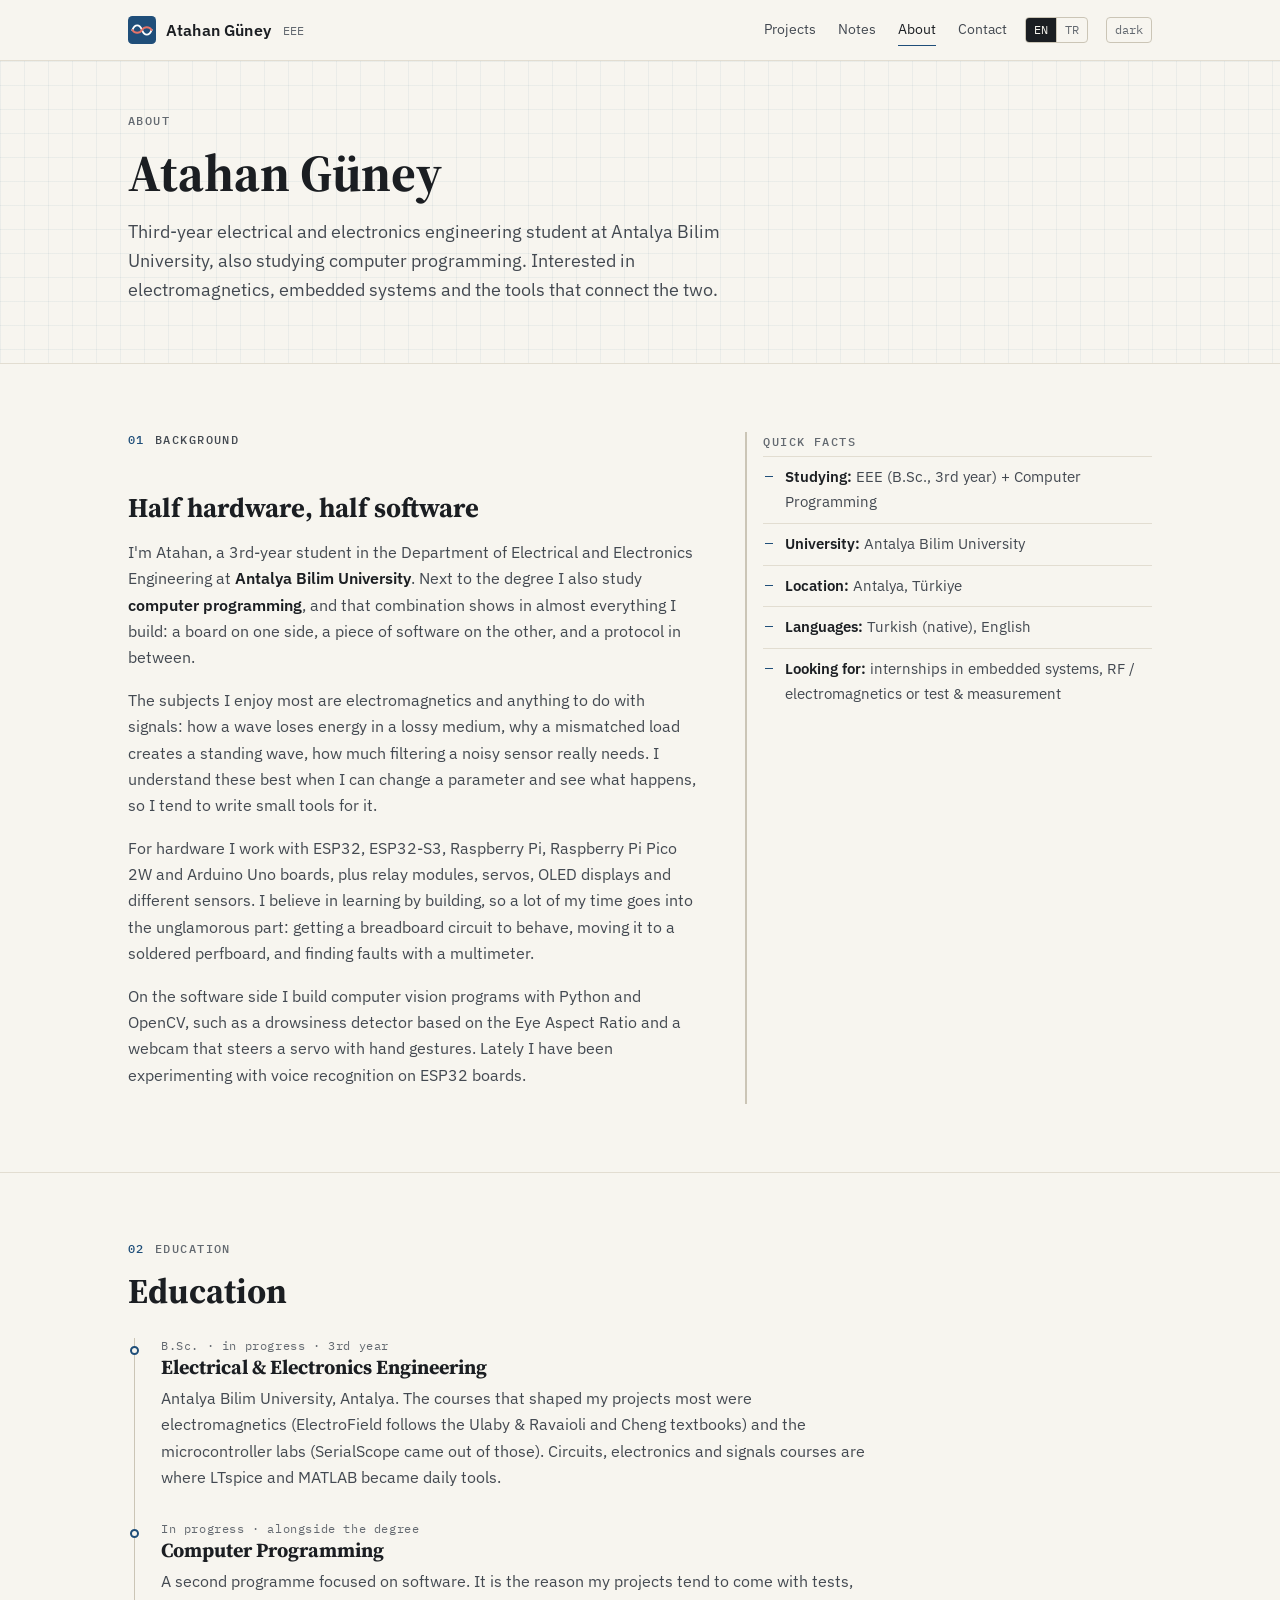
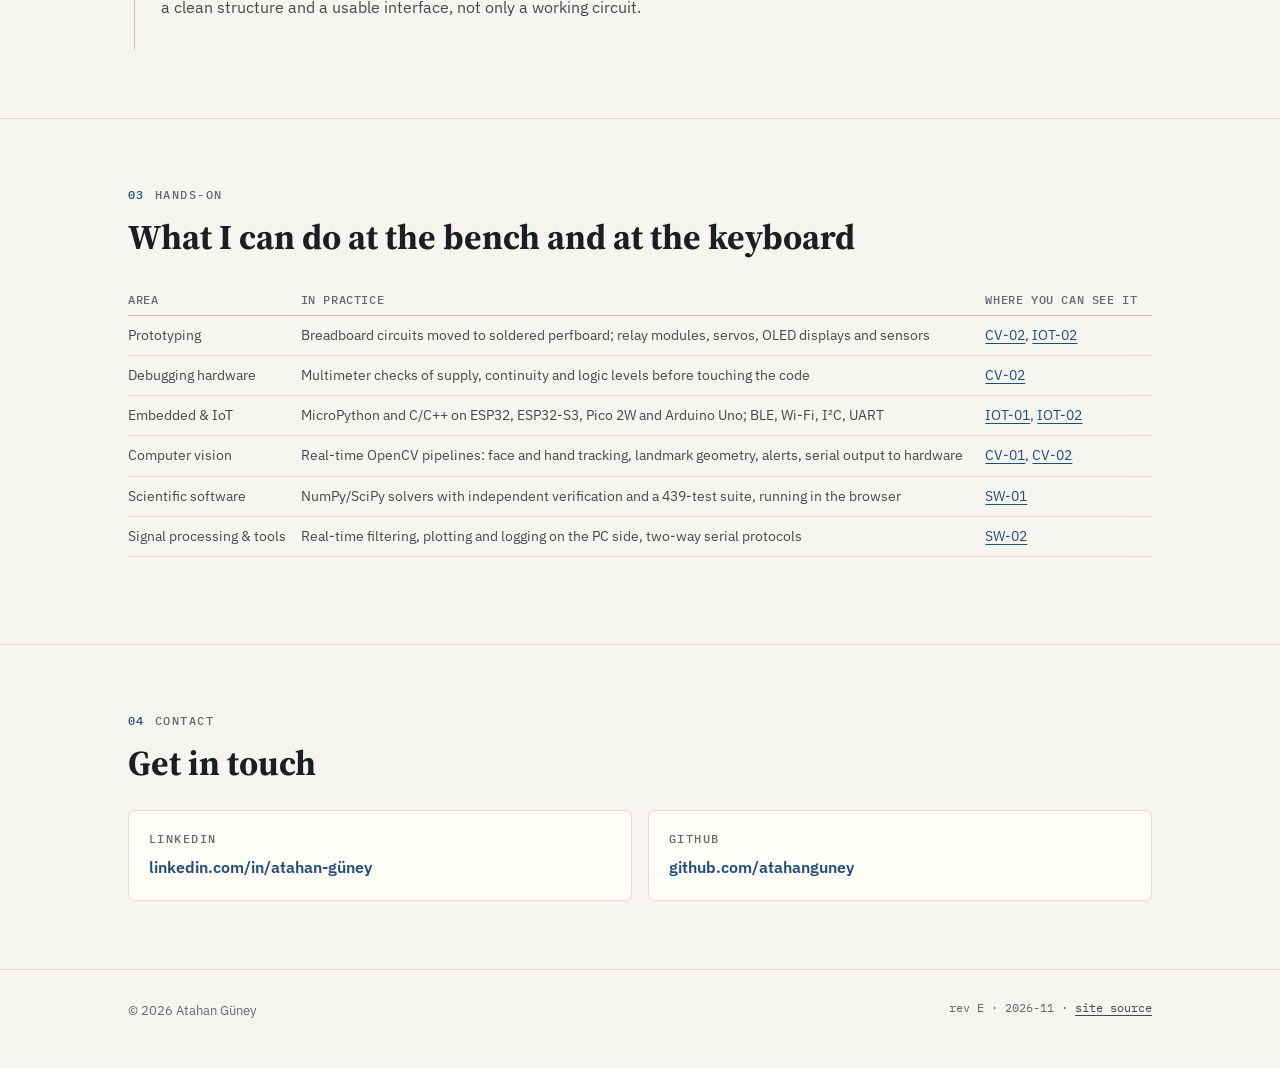
==== about/index.html @ ae16e3d0 "Rebuild site: multi-page EN/TR portfolio - Home, projects index, six project write-ups, notes and ab" ====
<!doctype html>
<html lang="en"
  data-title-en="About · Atahan Güney"
  data-title-tr="Hakkımda · Atahan Güney"
  data-desc-en="About Atahan Güney: 3rd-year electrical and electronics engineering student at Antalya Bilim University who also studies computer programming. Education, interests, tools and how to get in touch."
  data-desc-tr="Atahan Güney hakkında: Antalya Bilim Üniversitesi elektrik-elektronik mühendisliği 3. sınıf öğrencisi, aynı zamanda bilgisayar programcılığı öğrencisi. Eğitim, ilgi alanları, araçlar ve iletişim.">
<head>
<meta charset="utf-8">
<meta name="viewport" content="width=device-width, initial-scale=1">
<script>(function(){var d=document.documentElement,l=null,t=null;try{l=new URLSearchParams(location.search).get('lang')||localStorage.getItem('lang');t=localStorage.getItem('theme')}catch(e){}if(l==='tr'){d.setAttribute('data-lang','tr');d.lang='tr'}if(t)d.setAttribute('data-theme',t)})()</script>
<title>About · Atahan Güney</title>
<meta name="description" content="About Atahan Güney: 3rd-year electrical and electronics engineering student at Antalya Bilim University who also studies computer programming. Education, interests, tools and how to get in touch.">
<meta name="author" content="Atahan Güney">
<meta name="theme-color" content="#1f4e79">
<link rel="canonical" href="https://atahanguney.github.io/about/">
<link rel="icon" href="/favicon.svg" type="image/svg+xml">
<meta property="og:type" content="profile">
<meta property="og:title" content="About · Atahan Güney">
<meta property="og:url" content="https://atahanguney.github.io/about/">
<meta property="og:image" content="https://atahanguney.github.io/assets/og.png">
<link rel="preconnect" href="https://fonts.googleapis.com">
<link rel="preconnect" href="https://fonts.gstatic.com" crossorigin>
<link rel="stylesheet" href="https://fonts.googleapis.com/css2?family=IBM+Plex+Mono:wght@400;500&family=IBM+Plex+Sans:wght@400;500;600&family=Source+Serif+4:opsz,wght@8..60,600;8..60,700&display=swap">
<link rel="stylesheet" href="/assets/site.css">
</head>
<body>
<a class="skip" href="#main"><span lang="en">Skip to content</span><span lang="tr">İçeriğe geç</span></a>
<header class="top">
  <div class="wrap">
    <a class="mark" href="/" aria-label="Atahan Güney">
      <svg width="28" height="28" viewBox="0 0 32 32" aria-hidden="true"><rect width="32" height="32" rx="5" fill="#1f4e79"/><path d="M5 16c2.75-7 8.25-7 11 0s8.25 7 11 0" stroke="#fff" stroke-width="2.2" fill="none" stroke-linecap="round"/><path d="M5 16c2.75 4.2 8.25 4.2 11 0s8.25-4.2 11 0" stroke="#e57368" stroke-width="2.2" fill="none" stroke-linecap="round"/></svg>
      <span>Atahan Güney</span><small>EEE</small>
    </a>
    <div class="right">
      <nav class="nav" id="nav" aria-label="Main">
        <a href="/projects/"><span lang="en">Projects</span><span lang="tr">Projeler</span></a>
        <a href="/notes/"><span lang="en">Notes</span><span lang="tr">Notlar</span></a>
        <a href="/about/" aria-current="page"><span lang="en">About</span><span lang="tr">Hakkımda</span></a>
        <a href="/#contact"><span lang="en">Contact</span><span lang="tr">İletişim</span></a>
      </nav>
      <span class="switch" role="group" aria-label="Language / Dil"><a href="?lang=en" data-setlang="en" hreflang="en">EN</a><a href="?lang=tr" data-setlang="tr" hreflang="tr">TR</a></span>
      <button class="theme" id="theme" type="button" aria-label="Toggle colour theme">theme</button>
      <button class="theme menu-btn" id="menu" type="button" aria-expanded="false" aria-controls="nav">menu</button>
    </div>
  </div>
</header>

<main id="main">
  <div class="page-head">
    <div class="wrap">
      <p class="eyebrow"><span lang="en">About</span><span lang="tr">Hakkımda</span></p>
      <h1>Atahan Güney</h1>
      <p class="lede" lang="en">Third-year electrical and electronics engineering student at Antalya Bilim University, also studying computer programming. Interested in electromagnetics, embedded systems and the tools that connect the two.</p>
      <p class="lede" lang="tr">Antalya Bilim Üniversitesi'nde elektrik-elektronik mühendisliği 3. sınıf öğrencisiyim, aynı zamanda bilgisayar programcılığı okuyorum. Elektromanyetik, gömülü sistemler ve bu ikisini birbirine bağlayan araçlarla ilgileniyorum.</p>
    </div>
  </div>

  <section aria-labelledby="bg-h">
    <div class="wrap two">
      <div class="prose">
        <p class="eyebrow"><span class="secnum">01</span><span lang="en">Background</span><span lang="tr">Geçmiş</span></p>
        <h2 id="bg-h"><span lang="en">Half hardware, half software</span><span lang="tr">Yarı donanım, yarı yazılım</span></h2>
        <div lang="en">
          <p>I'm Atahan, a 3rd-year student in the Department of Electrical and Electronics Engineering at <strong>Antalya Bilim University</strong>. Next to the degree I also study <strong>computer programming</strong>, and that combination shows in almost everything I build: a board on one side, a piece of software on the other, and a protocol in between.</p>
          <p>The subjects I enjoy most are electromagnetics and anything to do with signals: how a wave loses energy in a lossy medium, why a mismatched load creates a standing wave, how much filtering a noisy sensor really needs. I understand these best when I can change a parameter and see what happens, so I tend to write small tools for it.</p>
          <p>For hardware I work with ESP32, ESP32-S3, Raspberry Pi, Raspberry Pi Pico 2W and Arduino Uno boards, plus relay modules, servos, OLED displays and different sensors. I believe in learning by building, so a lot of my time goes into the unglamorous part: getting a breadboard circuit to behave, moving it to a soldered perfboard, and finding faults with a multimeter.</p>
          <p>On the software side I build computer vision programs with Python and OpenCV, such as a drowsiness detector based on the Eye Aspect Ratio and a webcam that steers a servo with hand gestures. Lately I have been experimenting with voice recognition on ESP32 boards.</p>
        </div>
        <div lang="tr">
          <p>Ben Atahan, <strong>Antalya Bilim Üniversitesi</strong> Elektrik-Elektronik Mühendisliği Bölümü'nde 3. sınıf öğrencisiyim. Lisansın yanında <strong>bilgisayar programcılığı</strong> da okuyorum ve bu ikili neredeyse yaptığım her şeyde kendini gösteriyor: bir tarafta bir kart, diğer tarafta bir yazılım ve aralarında bir protokol.</p>
          <p>En çok keyif aldığım konular elektromanyetik ve sinyallerle ilgili her şey: bir dalganın kayıplı bir ortamda enerjisini nasıl kaybettiği, uyumsuz bir yükün neden duran dalga oluşturduğu, gürültülü bir sensörün gerçekte ne kadar filtrelemeye ihtiyacı olduğu. Bu konuları en iyi bir parametreyi değiştirip ne olduğunu görebildiğimde anlıyorum, bu yüzden genelde bunun için küçük araçlar yazıyorum.</p>
          <p>Donanım tarafında ESP32, ESP32-S3, Raspberry Pi, Raspberry Pi Pico 2W ve Arduino Uno kartlarıyla; bunların yanında röle modülleri, servolar, OLED ekranlar ve çeşitli sensörlerle çalışıyorum. Yaparak öğrenmeye inanıyorum, bu yüzden zamanımın çoğu işin pek parlak olmayan kısmına gidiyor: breadboard devresini düzgün çalıştırmak, onu lehimli bir perfboard'a taşımak ve arızaları multimetreyle bulmak.</p>
          <p>Yazılım tarafında Python ve OpenCV ile görüntü işleme programları yazıyorum; örneğin Göz En-Boy Oranına dayanan bir yorgunluk tespit sistemi ve el hareketleriyle servoyu yönlendiren bir kamera düzeneği. Son zamanlarda ESP32 kartlarında ses tanıma üzerine denemeler yapıyorum.</p>
        </div>
      </div>
      <aside class="note">
        <p class="eyebrow"><span lang="en">Quick facts</span><span lang="tr">Kısaca</span></p>
        <ul class="feat" lang="en">
          <li><b>Studying:</b> EEE (B.Sc., 3rd year) + Computer Programming</li>
          <li><b>University:</b> Antalya Bilim University</li>
          <li><b>Location:</b> Antalya, Türkiye</li>
          <li><b>Languages:</b> Turkish (native), English</li>
          <li><b>Looking for:</b> internships in embedded systems, RF / electromagnetics or test &amp; measurement</li>
        </ul>
        <ul class="feat" lang="tr">
          <li><b>Eğitim:</b> EEM (lisans, 3. sınıf) + Bilgisayar Programcılığı</li>
          <li><b>Üniversite:</b> Antalya Bilim Üniversitesi</li>
          <li><b>Konum:</b> Antalya, Türkiye</li>
          <li><b>Diller:</b> Türkçe (ana dil), İngilizce</li>
          <li><b>Aradığım:</b> gömülü sistemler, RF / elektromanyetik ya da test ve ölçüm alanlarında staj</li>
        </ul>
      </aside>
    </div>
  </section>

  <section aria-labelledby="edu-h">
    <div class="wrap">
      <p class="eyebrow"><span class="secnum">02</span><span lang="en">Education</span><span lang="tr">Eğitim</span></p>
      <h2 id="edu-h"><span lang="en">Education</span><span lang="tr">Eğitim</span></h2>
      <div class="tl">
        <div class="item">
          <div class="when"><span lang="en">B.Sc. · in progress · 3rd year</span><span lang="tr">Lisans · devam ediyor · 3. sınıf</span></div>
          <h3><span lang="en">Electrical &amp; Electronics Engineering</span><span lang="tr">Elektrik-Elektronik Mühendisliği</span></h3>
          <p lang="en">Antalya Bilim University, Antalya. The courses that shaped my projects most were electromagnetics (ElectroField follows the Ulaby &amp; Ravaioli and Cheng textbooks) and the microcontroller labs (SerialScope came out of those). Circuits, electronics and signals courses are where LTspice and MATLAB became daily tools.</p>
          <p lang="tr">Antalya Bilim Üniversitesi, Antalya. Projelerimi en çok şekillendiren dersler elektromanyetik (ElectroField, Ulaby &amp; Ravaioli ve Cheng kitaplarını takip ediyor) ve mikrodenetleyici laboratuvarları oldu (SerialScope oradan çıktı). LTspice ve MATLAB'ın günlük araçlarım haline gelmesi ise devreler, elektronik ve sinyaller derslerinde oldu.</p>
        </div>
        <div class="item">
          <div class="when"><span lang="en">In progress · alongside the degree</span><span lang="tr">Devam ediyor · lisansla birlikte</span></div>
          <h3><span lang="en">Computer Programming</span><span lang="tr">Bilgisayar Programcılığı</span></h3>
          <p lang="en">A second programme focused on software. It is the reason my projects tend to come with tests, a clean structure and a usable interface, not only a working circuit.</p>
          <p lang="tr">Yazılıma odaklanan ikinci bir program. Projelerimin sadece çalışan bir devreyle değil, testlerle, düzenli bir yapıyla ve kullanılabilir bir arayüzle gelmesinin sebebi bu.</p>
        </div>
      </div>
    </div>
  </section>

  <section aria-labelledby="int-h">
    <div class="wrap">
      <p class="eyebrow"><span class="secnum">03</span><span lang="en">Hands-on</span><span lang="tr">Uygulamalı</span></p>
      <h2 id="int-h"><span lang="en">What I can do at the bench and at the keyboard</span><span lang="tr">Tezgâhta ve klavyede neler yapabiliyorum</span></h2>
      <div class="tscroll"><table class="t">
        <tr><th><span lang="en">Area</span><span lang="tr">Alan</span></th><th><span lang="en">In practice</span><span lang="tr">Pratikte</span></th><th><span lang="en">Where you can see it</span><span lang="tr">Nerede görülebilir</span></th></tr>
        <tr><td><span lang="en">Prototyping</span><span lang="tr">Prototipleme</span></td><td><span lang="en">Breadboard circuits moved to soldered perfboard; relay modules, servos, OLED displays and sensors</span><span lang="tr">Breadboard devrelerini lehimli perfboard'a taşımak; röle modülleri, servolar, OLED ekranlar ve sensörler</span></td><td><a href="/projects/gesture-servo/">CV-02</a>, <a href="/projects/telegram-morse/">IOT-02</a></td></tr>
        <tr><td><span lang="en">Debugging hardware</span><span lang="tr">Donanımda arıza bulma</span></td><td><span lang="en">Multimeter checks of supply, continuity and logic levels before touching the code</span><span lang="tr">Koda dokunmadan önce multimetreyle besleme, süreklilik ve lojik seviye kontrolü</span></td><td><a href="/projects/gesture-servo/">CV-02</a></td></tr>
        <tr><td><span lang="en">Embedded &amp; IoT</span><span lang="tr">Gömülü ve IoT</span></td><td><span lang="en">MicroPython and C/C++ on ESP32, ESP32-S3, Pico 2W and Arduino Uno; BLE, Wi-Fi, I²C, UART</span><span lang="tr">ESP32, ESP32-S3, Pico 2W ve Arduino Uno üzerinde MicroPython ve C/C++; BLE, Wi-Fi, I²C, UART</span></td><td><a href="/projects/ble-display/">IOT-01</a>, <a href="/projects/telegram-morse/">IOT-02</a></td></tr>
        <tr><td><span lang="en">Computer vision</span><span lang="tr">Görüntü işleme</span></td><td><span lang="en">Real-time OpenCV pipelines: face and hand tracking, landmark geometry, alerts, serial output to hardware</span><span lang="tr">Gerçek zamanlı OpenCV akışları: yüz ve el takibi, nokta geometrisi, uyarılar, donanıma seri çıkış</span></td><td><a href="/projects/drowsiness/">CV-01</a>, <a href="/projects/gesture-servo/">CV-02</a></td></tr>
        <tr><td><span lang="en">Scientific software</span><span lang="tr">Bilimsel yazılım</span></td><td><span lang="en">NumPy/SciPy solvers with independent verification and a 439-test suite, running in the browser</span><span lang="tr">Bağımsız doğrulamalı NumPy/SciPy çözücüleri ve tarayıcıda çalışan 439 testlik bir paket</span></td><td><a href="/projects/electrofield/">SW-01</a></td></tr>
        <tr><td><span lang="en">Signal processing &amp; tools</span><span lang="tr">Sinyal işleme ve araçlar</span></td><td><span lang="en">Real-time filtering, plotting and logging on the PC side, two-way serial protocols</span><span lang="tr">PC tarafında gerçek zamanlı filtreleme, grafik ve veri kaydı, çift yönlü seri protokoller</span></td><td><a href="/projects/serialscope/">SW-02</a></td></tr>
      </table></div>
    </div>
  </section>

  <section aria-labelledby="c-h">
    <div class="wrap">
      <p class="eyebrow"><span class="secnum">04</span><span lang="en">Contact</span><span lang="tr">İletişim</span></p>
      <h2 id="c-h"><span lang="en">Get in touch</span><span lang="tr">Ulaşmak için</span></h2>
      <div class="contact">
        <a class="card" href="https://www.linkedin.com/in/atahan-g%C3%BCney" rel="me"><p class="eyebrow">LinkedIn</p><b>linkedin.com/in/atahan-güney</b></a>
        <a class="card" href="https://github.com/atahanguney" rel="me"><p class="eyebrow">GitHub</p><b>github.com/atahanguney</b></a>
      </div>
    </div>
  </section>
</main>

<footer>
  <div class="wrap">
    <span>© <span id="year">2026</span> Atahan Güney</span>
    <span class="rev">rev E · 2026-11 · <a href="https://github.com/atahanguney/atahanguney.github.io"><span lang="en">site source</span><span lang="tr">site kaynak kodu</span></a></span>
  </div>
</footer>
<script src="/assets/site.js" defer></script>
</body>
</html>
---- assets/site.css ----
/* atahanguney.github.io — shared styles
   Look: lab notebook / component datasheet. No framework, no build step. */

:root {
  --paper: #f7f5ef; --panel: #fffdf8; --ink: #1b1e22; --ink-2: #434951; --ink-3: #636970;
  --rule: #e2ddd1; --rule-2: #cbc5b6; --grid: rgba(31, 78, 121, .055);
  --accent: #1f4e79; --accent-bg: #e6edf4; --mark: #f3e3a6;
  --e: #b3261e; --h: #1f4e79; --s: #2e7d32;
  --serif: "Source Serif 4", Georgia, "Times New Roman", serif;
  --sans: "IBM Plex Sans", system-ui, -apple-system, "Segoe UI", Roboto, sans-serif;
  --mono: "IBM Plex Mono", ui-monospace, SFMono-Regular, Menlo, Consolas, monospace;
  color-scheme: light;
}
@media (prefers-color-scheme: dark) {
  :root:not([data-theme="light"]) {
    --paper: #131518; --panel: #1a1d21; --ink: #e7e3da; --ink-2: #bbb7ad; --ink-3: #9b978e;
    --rule: #2a2e33; --rule-2: #3b4047; --grid: rgba(141, 180, 220, .05);
    --accent: #8db4dc; --accent-bg: #1d2834; --mark: #4a4220;
    --e: #e57368; --h: #8db4dc; --s: #7cc47f;
    color-scheme: dark;
  }
}
:root[data-theme="dark"] {
  --paper: #131518; --panel: #1a1d21; --ink: #e7e3da; --ink-2: #bbb7ad; --ink-3: #9b978e;
  --rule: #2a2e33; --rule-2: #3b4047; --grid: rgba(141, 180, 220, .05);
  --accent: #8db4dc; --accent-bg: #1d2834; --mark: #4a4220;
  --e: #e57368; --h: #8db4dc; --s: #7cc47f;
  color-scheme: dark;
}

/* ---- language switch: every translatable piece exists twice, lang="en" and lang="tr" ---- */
:root:not([data-lang="tr"]) body [lang="tr"],
:root[data-lang="tr"] body [lang="en"] { display: none !important; }

*, *::before, *::after { box-sizing: border-box; }
html { -webkit-text-size-adjust: 100%; scroll-behavior: smooth; }
@media (prefers-reduced-motion: reduce) { html { scroll-behavior: auto; } }
body { margin: 0; background: var(--paper); color: var(--ink); font: 16px/1.65 var(--sans); overflow-x: hidden; }
a { color: var(--accent); text-underline-offset: 3px; text-decoration-thickness: 1px; }
a:hover { text-decoration-thickness: 2px; }
a:focus-visible, button:focus-visible { outline: 2px solid var(--accent); outline-offset: 3px; border-radius: 2px; }
img { max-width: 100%; height: auto; display: block; }
h1, h2, h3, h4 { font-family: var(--serif); font-weight: 700; line-height: 1.2; margin: 0; }
p { margin: 0 0 1em; }
code, kbd { font: .9em var(--mono); background: var(--accent-bg); padding: 1px 5px; border-radius: 3px; }
sub, sup { line-height: 0; }
.skip { position: absolute; left: -999px; top: 8px; background: var(--panel); padding: 8px 12px; border: 1px solid var(--rule-2); z-index: 20; }
.skip:focus { left: 16px; }

.wrap { max-width: 1080px; margin: 0 auto; padding: 0 28px; }
.wrap.narrow { max-width: 820px; }
@media (max-width: 560px) { .wrap { padding: 0 16px; } }

/* ---- header ---- */
.top { border-bottom: 1px solid var(--rule); background: color-mix(in srgb, var(--paper) 92%, transparent); backdrop-filter: saturate(1.2) blur(6px); position: sticky; top: 0; z-index: 10; }
.top .wrap { display: flex; align-items: center; justify-content: space-between; gap: 16px; height: 60px; }
.mark { display: flex; align-items: center; gap: 10px; color: var(--ink); text-decoration: none; font-weight: 600; letter-spacing: .01em; white-space: nowrap; }
.mark svg { flex: none; }
.mark small { font: 400 12px var(--mono); color: var(--ink-3); margin-left: 2px; }
@media (max-width: 420px) { .mark small { display: none; } }
.nav { display: flex; gap: 22px; font-size: 14px; }
.nav a { color: var(--ink-2); text-decoration: none; padding: 4px 0; border-bottom: 1px solid transparent; }
.nav a:hover { color: var(--accent); }
.nav a[aria-current="page"] { color: var(--ink); border-bottom-color: var(--accent); }
.right { display: flex; align-items: center; gap: 18px; }
.switch { display: inline-flex; border: 1px solid var(--rule-2); border-radius: 4px; overflow: hidden; font: 12px var(--mono); }
.switch a, .switch button { color: var(--ink-3); background: none; border: 0; padding: 4px 8px; text-decoration: none; cursor: pointer; font: inherit; line-height: 1.4; }
.switch a + a { border-left: 1px solid var(--rule-2); }
.switch a.on { background: var(--ink); color: var(--paper); }
.theme { background: none; border: 1px solid var(--rule-2); color: var(--ink-3); border-radius: 4px; font: 12px var(--mono); padding: 4px 8px; cursor: pointer; line-height: 1.4; }
.menu-btn { display: none; }
@media (max-width: 820px) {
  .nav { display: none; position: absolute; left: 0; right: 0; top: 60px; background: var(--paper); border-bottom: 1px solid var(--rule); flex-direction: column; gap: 0; padding: 8px 16px 14px; }
  .nav.open { display: flex; }
  .nav a { padding: 10px 0; border-bottom: 1px solid var(--rule); }
  .menu-btn { display: inline-block; }
  .right { gap: 10px; }
}

/* ---- labels ---- */
.eyebrow { font: 500 12px/1.4 var(--mono); letter-spacing: .12em; text-transform: uppercase; color: var(--ink-3); margin: 0 0 12px; }
.secnum { color: var(--accent); margin-right: 10px; }
.crumbs { font: 12px var(--mono); color: var(--ink-3); margin: 0 0 18px; }
.crumbs a { color: var(--ink-3); }

/* ---- hero ---- */
.hero { padding: 72px 0 52px; border-bottom: 1px solid var(--rule);
  background-image: linear-gradient(var(--grid) 1px, transparent 1px), linear-gradient(90deg, var(--grid) 1px, transparent 1px);
  background-size: 24px 24px; background-position: -1px -1px; }
.hero-grid { display: grid; grid-template-columns: minmax(0, 1.15fr) minmax(0, 1fr); gap: 52px; align-items: center; }
@media (max-width: 880px) { .hero-grid { grid-template-columns: 1fr; gap: 32px; } .hero { padding-top: 44px; } }
.hero h1 { font-size: clamp(40px, 7vw, 66px); letter-spacing: -.012em; }
.aka { font: 13px var(--mono); color: var(--ink-3); margin: 10px 0 22px; }
.lede { font-size: 19px; line-height: 1.6; color: var(--ink-2); max-width: 36em; }
.cta { display: flex; flex-wrap: wrap; gap: 12px; margin-top: 26px; }
.btn { display: inline-flex; align-items: center; gap: 8px; padding: 10px 16px; border-radius: 4px; border: 1px solid var(--accent); font-weight: 500; font-size: 15px; text-decoration: none; }
.btn.primary { background: var(--accent); color: var(--paper); }
.btn.ghost { color: var(--accent); background: var(--panel); }
.btn:hover { text-decoration: none; filter: brightness(1.08); }

.page-head { padding: 52px 0 40px; border-bottom: 1px solid var(--rule);
  background-image: linear-gradient(var(--grid) 1px, transparent 1px), linear-gradient(90deg, var(--grid) 1px, transparent 1px);
  background-size: 24px 24px; }
.page-head h1 { font-size: clamp(34px, 5.5vw, 52px); margin-bottom: 14px; }
.page-head .lede { font-size: 18px; }

.figure { background: var(--panel); border: 1px solid var(--rule); border-radius: 6px; padding: 18px 18px 12px; margin: 0; }
.figure svg { width: 100%; height: auto; display: block; }
.figcap { font: 12px/1.5 var(--mono); color: var(--ink-3); margin-top: 10px; display: flex; flex-wrap: wrap; gap: 6px 16px; }
.key { display: inline-flex; align-items: center; gap: 6px; }
.key i { width: 14px; height: 2px; display: inline-block; }

/* ---- spec sheet tables ---- */
.spec { width: 100%; border-collapse: collapse; margin-top: 32px; font-size: 14px; }
.spec th, .spec td { text-align: left; padding: 9px 0; border-top: 1px solid var(--rule); vertical-align: top; }
.spec th { font: 500 12px var(--mono); letter-spacing: .06em; text-transform: uppercase; color: var(--ink-3); width: 150px; padding-right: 16px; padding-top: 11px; }
.spec tr:last-child th, .spec tr:last-child td { border-bottom: 1px solid var(--rule); }
@media (max-width: 560px) { .spec th { width: 104px; } }

/* ---- sections ---- */
section { padding: 68px 0; border-bottom: 1px solid var(--rule); }
@media (max-width: 560px) { section { padding: 48px 0; } }
section h2 { font-size: clamp(27px, 4vw, 35px); margin-bottom: 26px; }
section h3 { font-size: 22px; margin: 0 0 10px; }
.two { display: grid; grid-template-columns: minmax(0, 1.4fr) minmax(0, 1fr); gap: 48px; }
@media (max-width: 880px) { .two { grid-template-columns: 1fr; gap: 28px; } }
.prose p, .prose li { color: var(--ink-2); max-width: 42em; }
.prose strong { color: var(--ink); font-weight: 600; }
.prose h2 { margin: 44px 0 14px; font-size: 27px; }
.prose h2:first-child { margin-top: 0; }
.prose h3 { margin: 30px 0 10px; font-size: 20px; }
.prose ul, .prose ol { padding-left: 1.2em; margin: 0 0 1.2em; }
.prose li { margin-bottom: .4em; }
.note { border-left: 2px solid var(--rule-2); padding: 2px 0 2px 16px; color: var(--ink-2); font-size: 15px; }
.note .eyebrow { margin-bottom: 6px; }
ul.feat { margin: 0 0 18px; padding: 0; list-style: none; }
ul.feat li { padding: 8px 0 8px 22px; position: relative; color: var(--ink-2); border-top: 1px solid var(--rule); font-size: 15px; }
ul.feat li::before { content: ""; position: absolute; left: 2px; top: 19px; width: 8px; height: 1px; background: var(--accent); }
ul.feat li b { color: var(--ink); font-weight: 600; }
.callout { background: var(--panel); border: 1px solid var(--rule); border-left: 3px solid var(--accent); border-radius: 4px; padding: 14px 18px; margin: 18px 0 22px; color: var(--ink-2); font-size: 15px; }
.callout b { color: var(--ink); }
.callout.warn { border-left-color: var(--e); }

/* ---- work index (home + projects page) ---- */
.index { border-top: 1px solid var(--rule-2); }
.row { display: grid; grid-template-columns: 76px minmax(0, 1fr) 210px; gap: 22px; padding: 22px 0; border-bottom: 1px solid var(--rule); color: inherit; text-decoration: none; align-items: baseline; }
.row:hover { text-decoration: none; background: linear-gradient(90deg, var(--accent-bg), transparent 70%); }
.row:hover h3 { color: var(--accent); }
.row .id { font: 500 13px var(--mono); color: var(--accent); }
.row h3 { font-size: 21px; margin: 0 0 6px; }
.row p { color: var(--ink-2); margin: 0; font-size: 15px; max-width: 44em; }
.row .meta { font: 12px/1.6 var(--mono); color: var(--ink-3); text-align: right; }
@media (max-width: 760px) { .row { grid-template-columns: 1fr; gap: 4px; } .row .meta { text-align: left; } }

/* rows with a small schematic thumbnail */
.row.has-thumb { grid-template-columns: 64px 92px minmax(0, 1fr) 190px; }
.thumb { width: 92px; height: 64px; border: 1px solid var(--rule); border-radius: 4px; background: var(--panel); display: block; align-self: center;
  background-image: linear-gradient(var(--grid) 1px, transparent 1px), linear-gradient(90deg, var(--grid) 1px, transparent 1px); background-size: 8px 8px; }
.thumb svg { width: 100%; height: 100%; display: block; }
.row:hover .thumb { border-color: var(--accent); }
.tag-cat { display: inline-block; font: 500 11px var(--mono); letter-spacing: .08em; text-transform: uppercase; color: var(--ink-3); margin-bottom: 4px; }
@media (max-width: 760px) {
  .row.has-thumb { grid-template-columns: 92px minmax(0, 1fr); gap: 4px 16px; }
  .row.has-thumb .id { grid-column: 1 / -1; }
  .row.has-thumb .thumb { grid-row: span 2; align-self: start; }
  .row.has-thumb .meta { grid-column: 2; }
}
.group-h { display: flex; align-items: baseline; justify-content: space-between; gap: 12px; margin: 34px 0 6px; }
.group-h:first-of-type { margin-top: 0; }
.group-h h3 { font-size: 15px; font-family: var(--mono); font-weight: 500; letter-spacing: .1em; text-transform: uppercase; color: var(--ink-2); margin: 0; }
.group-h span { font: 12px var(--mono); color: var(--ink-3); }

/* stats band */
.band { display: grid; grid-template-columns: repeat(4, minmax(0, 1fr)); border-top: 1px solid var(--rule); border-bottom: 1px solid var(--rule); background: var(--panel); }
.band div { padding: 18px 20px; border-right: 1px solid var(--rule); }
.band div:last-child { border-right: 0; }
.band b { display: block; font: 500 28px/1.1 var(--mono); color: var(--ink); }
.band span { font-size: 13px; color: var(--ink-3); }
@media (max-width: 700px) { .band { grid-template-columns: 1fr 1fr; } .band div:nth-child(2) { border-right: 0; } .band div:nth-child(-n+2) { border-bottom: 1px solid var(--rule); } .band div { padding: 14px 16px; } }

/* breadboard → perfboard workflow */
.flow { display: grid; grid-template-columns: repeat(4, minmax(0, 1fr)); gap: 0; counter-reset: step; border: 1px solid var(--rule); border-radius: 6px; overflow: hidden; background: var(--panel); }
.flow li { list-style: none; padding: 20px 20px 22px; border-right: 1px solid var(--rule); position: relative; counter-increment: step; }
.flow li:last-child { border-right: 0; }
.flow li::before { content: "0" counter(step); font: 500 12px var(--mono); color: var(--accent); display: block; margin-bottom: 10px; }
.flow li:not(:last-child)::after { content: "→"; position: absolute; right: -9px; top: 18px; width: 18px; text-align: center; background: var(--panel); color: var(--ink-3); font: 13px var(--mono); z-index: 1; }
.flow svg { width: 100%; max-width: 140px; height: 60px; display: block; margin-bottom: 12px; }
.flow h3 { font-size: 18px; margin: 0 0 6px; }
.flow p { font-size: 14px; color: var(--ink-2); margin: 0; }
.flow ol, ol.flow { margin: 0; padding: 0; }
@media (max-width: 860px) { .flow { grid-template-columns: 1fr 1fr; } .flow li:nth-child(2) { border-right: 0; } .flow li:nth-child(-n+2) { border-bottom: 1px solid var(--rule); } .flow li::after { display: none; } }
@media (max-width: 480px) { .flow { grid-template-columns: 1fr; } .flow li { border-right: 0; border-bottom: 1px solid var(--rule); } .flow li:last-child { border-bottom: 0; } }

/* parts bin */
.bin { display: grid; grid-template-columns: repeat(auto-fit, minmax(220px, 1fr)); gap: 16px; }
.bin > div { border-top: 2px solid var(--ink); padding-top: 12px; }
.bin h3 { font: 500 12px var(--mono); letter-spacing: .1em; text-transform: uppercase; color: var(--ink-3); margin: 0 0 8px; }
.bin .chips { margin: 0; }

/* ---- project detail ---- */
.facts { display: grid; grid-template-columns: repeat(auto-fit, minmax(150px, 1fr)); border: 1px solid var(--rule); border-radius: 4px; overflow: hidden; background: var(--panel); margin: 26px 0 0; }
.facts div { padding: 12px 16px; border-right: 1px solid var(--rule); border-bottom: 1px solid var(--rule); margin: -0 -1px -1px 0; }
.facts b { display: block; font: 500 20px var(--mono); color: var(--ink); }
.facts span { font-size: 13px; color: var(--ink-3); }
.article { display: grid; grid-template-columns: 200px minmax(0, 1fr); gap: 48px; }
.toc { position: sticky; top: 84px; align-self: start; font-size: 14px; }
.toc a { display: block; color: var(--ink-3); text-decoration: none; padding: 5px 0 5px 12px; border-left: 1px solid var(--rule-2); }
.toc a:hover { color: var(--accent); border-left-color: var(--accent); }
@media (max-width: 880px) { .article { grid-template-columns: minmax(0, 1fr); gap: 0; } .toc { display: none; } }
.prose, .article > * { min-width: 0; }
.shot { border: 1px solid var(--rule); border-radius: 4px; overflow: hidden; background: #1e1e2e; }
.shot + .figcap { margin-top: 8px; }
.chips { display: flex; flex-wrap: wrap; gap: 6px; margin: 14px 0 18px; }
.chip { font: 12px var(--mono); color: var(--ink-2); border: 1px solid var(--rule-2); border-radius: 3px; padding: 2px 8px; background: var(--panel); }
.chain { display: flex; flex-wrap: wrap; align-items: center; gap: 6px; font: 13px var(--mono); margin: 4px 0 16px; }
.chain span { background: var(--accent-bg); color: var(--ink); border: 1px solid var(--rule-2); border-radius: 3px; padding: 3px 8px; }
.chain .arr { background: none; border: 0; color: var(--ink-3); padding: 0; }
pre { font: 13px/1.6 var(--mono); background: var(--panel); border: 1px solid var(--rule); border-radius: 4px; padding: 14px 16px; overflow-x: auto; color: var(--ink); margin: 0 0 1.3em; }
pre code { background: none; padding: 0; }
.cmt { color: var(--ink-3); }
table.t { width: 100%; border-collapse: collapse; font-size: 14px; margin: 0 0 1.4em; }
table.t th, table.t td { text-align: left; padding: 8px 12px 8px 0; border-bottom: 1px solid var(--rule); vertical-align: top; }
table.t th { font: 500 12px var(--mono); letter-spacing: .05em; text-transform: uppercase; color: var(--ink-3); border-bottom-color: var(--rule-2); }
table.t td { color: var(--ink-2); }
.tscroll { overflow-x: auto; }
.next { display: grid; grid-template-columns: 1fr 1fr; gap: 16px; }
.next a { border: 1px solid var(--rule); border-radius: 4px; padding: 14px 16px; text-decoration: none; background: var(--panel); }
.next a:hover { border-color: var(--accent); }
.next small { display: block; font: 12px var(--mono); color: var(--ink-3); }
.next a:last-child { text-align: right; }
@media (max-width: 560px) { .next { grid-template-columns: 1fr; } .next a:last-child { text-align: left; } }

/* ---- timeline (about) ---- */
.tl { border-left: 1px solid var(--rule-2); margin-left: 6px; padding-left: 26px; }
.tl .item { position: relative; padding-bottom: 30px; }
.tl .item::before { content: ""; position: absolute; left: -31px; top: 8px; width: 9px; height: 9px; background: var(--paper); border: 2px solid var(--accent); border-radius: 50%; }
.tl .when { font: 12px var(--mono); color: var(--ink-3); letter-spacing: .05em; }
.tl h3 { font-size: 20px; margin: 2px 0 6px; }
.tl p { color: var(--ink-2); margin: 0; max-width: 44em; }

/* ---- skills matrix ---- */
.stack { width: 100%; border-collapse: collapse; }
.stack th, .stack td { text-align: left; vertical-align: top; padding: 14px 0; border-top: 1px solid var(--rule); }
.stack tr:last-child th, .stack tr:last-child td { border-bottom: 1px solid var(--rule); }
.stack th { font: 500 12px var(--mono); letter-spacing: .08em; text-transform: uppercase; color: var(--ink-3); width: 220px; padding-right: 20px; padding-top: 18px; }
@media (max-width: 640px) { .stack th, .stack td { display: block; width: auto; } .stack th { padding-bottom: 0; } .stack td { border-top: 0; padding-top: 6px; } }
.stack .chips { margin: 0; }

/* ---- notes / glossary ---- */
.filter { display: flex; flex-wrap: wrap; gap: 6px; margin: 0 0 26px; }
.filter button { font: 12px var(--mono); border: 1px solid var(--rule-2); background: var(--panel); color: var(--ink-2); border-radius: 3px; padding: 4px 10px; cursor: pointer; }
.filter button[aria-pressed="true"] { background: var(--ink); color: var(--paper); border-color: var(--ink); }
.concepts { display: grid; grid-template-columns: repeat(auto-fill, minmax(300px, 1fr)); gap: 0; border-top: 1px solid var(--rule-2); border-left: 1px solid var(--rule); }
.concept { padding: 20px 22px; border-right: 1px solid var(--rule); border-bottom: 1px solid var(--rule); background: var(--panel); }
.concept h3 { font-size: 19px; margin: 4px 0 8px; }
.concept .eq { font: 13px var(--mono); color: var(--ink); background: var(--accent-bg); display: inline-block; padding: 2px 8px; border-radius: 3px; margin: 2px 0 10px; }
.concept p { color: var(--ink-2); font-size: 15px; margin: 0 0 8px; }
.concept .used { font: 12px var(--mono); color: var(--ink-3); }
.concept[hidden] { display: none; }

/* ---- contact ---- */
.contact { display: grid; grid-template-columns: repeat(auto-fit, minmax(240px, 1fr)); gap: 16px; }
.card { background: var(--panel); border: 1px solid var(--rule); border-radius: 6px; padding: 20px; text-decoration: none; color: var(--ink); display: block; }
.card:hover { border-color: var(--accent); text-decoration: none; }
.card .eyebrow { margin-bottom: 6px; }
.card b { font-weight: 600; color: var(--accent); word-break: break-word; }

/* ---- footer ---- */
footer { padding: 30px 0 46px; font-size: 13px; color: var(--ink-3); }
footer .wrap { display: flex; flex-wrap: wrap; justify-content: space-between; gap: 12px; }
footer a { color: var(--ink-2); }
.rev { font: 12px var(--mono); }
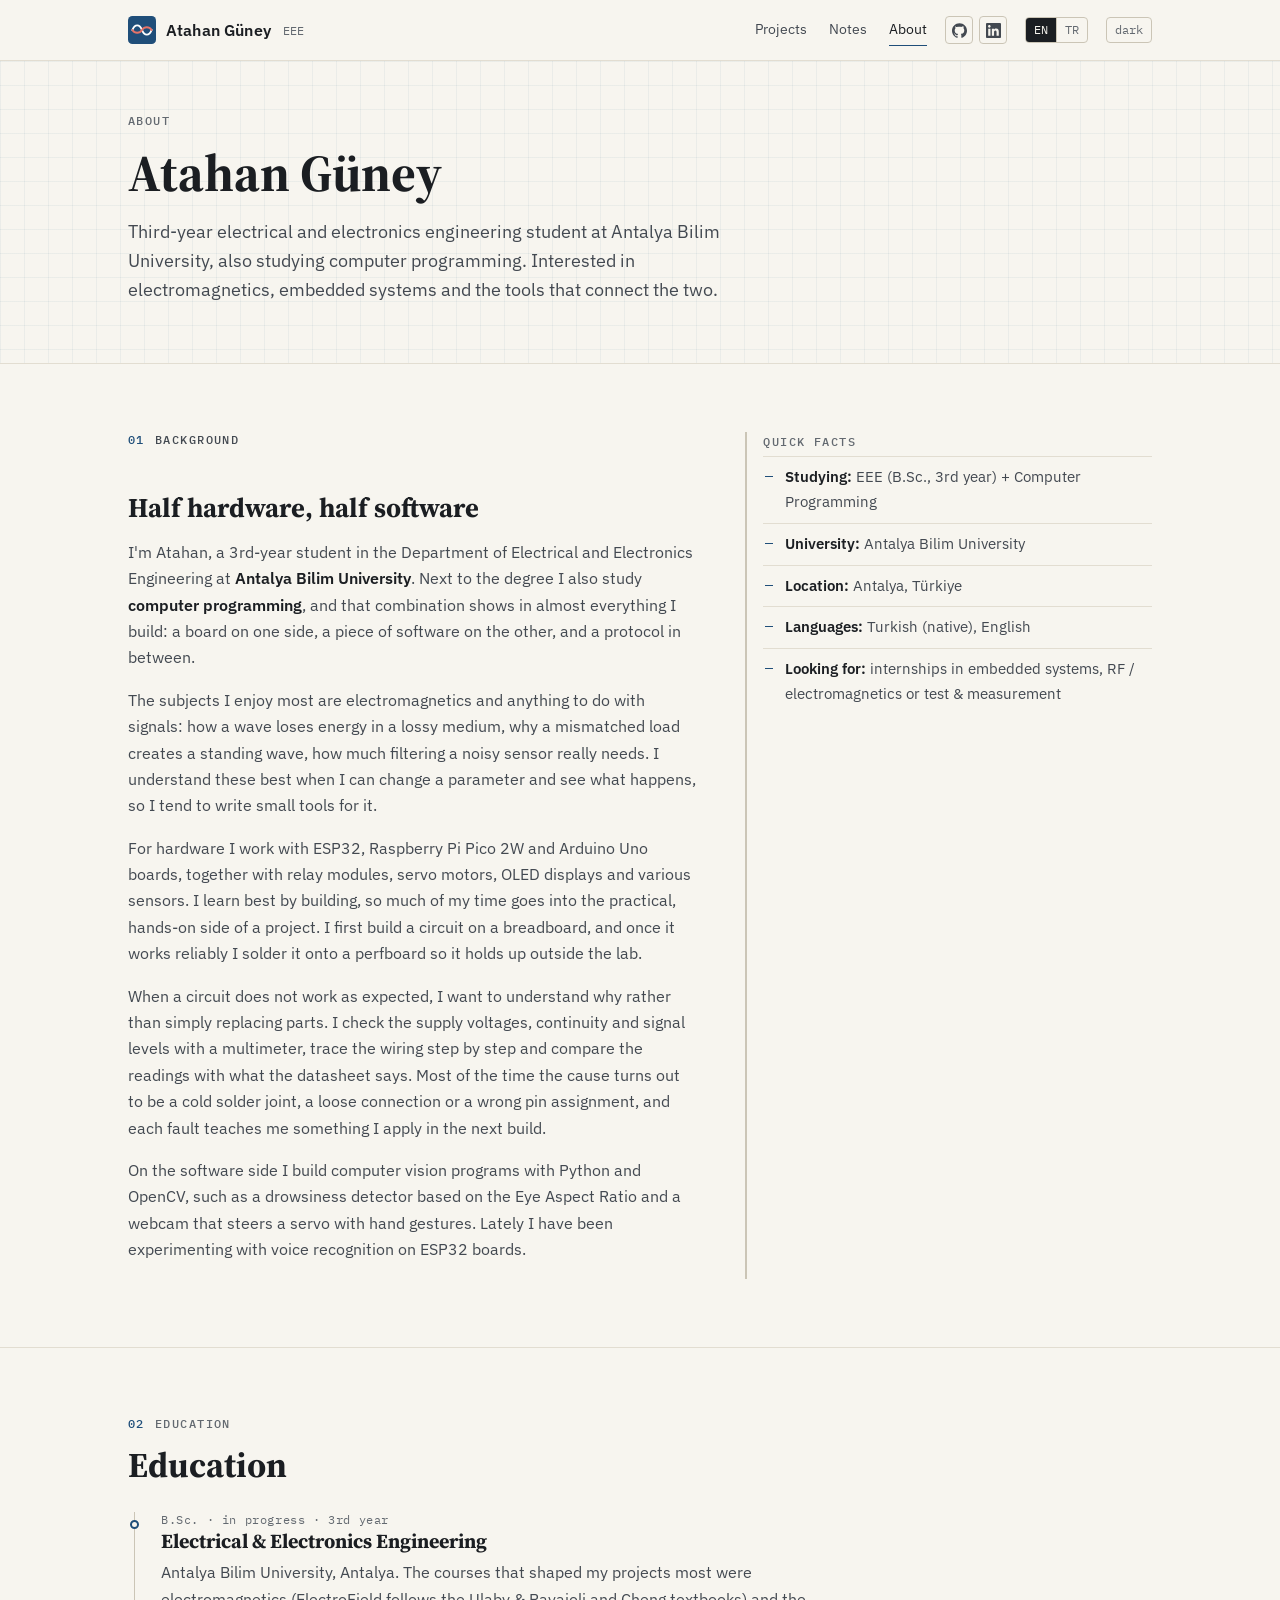
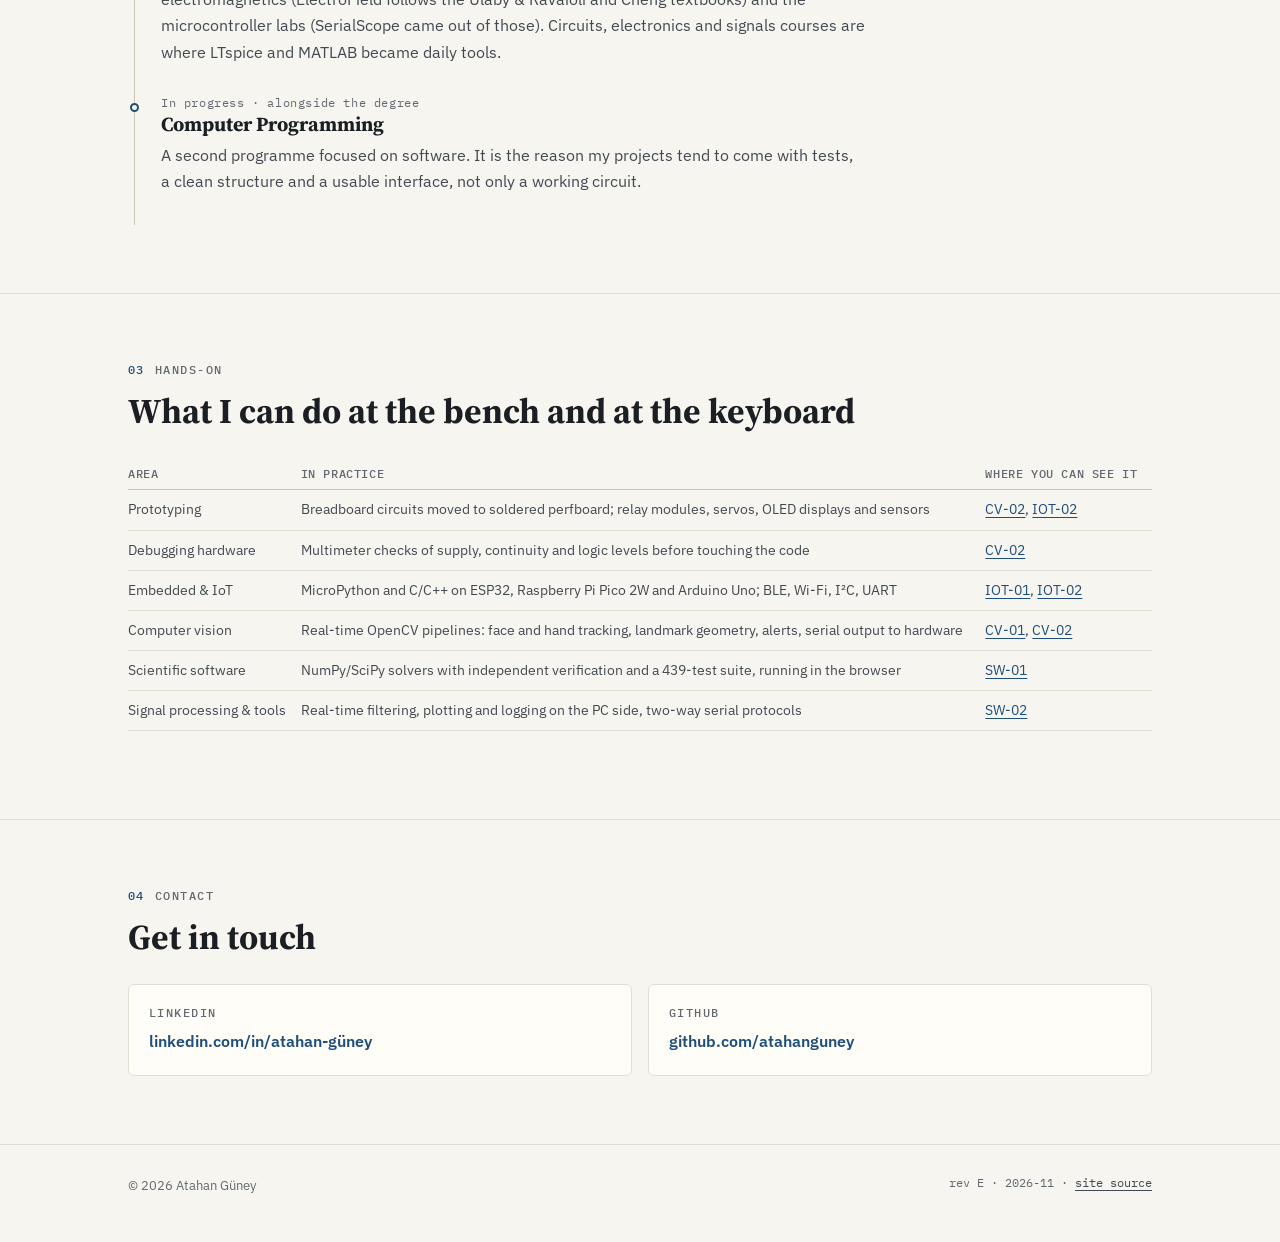
==== commit 1ab1e47b: "Add GitHub/LinkedIn icons, standing-wave hero figure, skills - Replace the Contact nav link with Git" ====
--- a/about/index.html
+++ b/about/index.html
@@ -36,8 +36,8 @@
         <a href="/projects/"><span lang="en">Projects</span><span lang="tr">Projeler</span></a>
         <a href="/notes/"><span lang="en">Notes</span><span lang="tr">Notlar</span></a>
         <a href="/about/" aria-current="page"><span lang="en">About</span><span lang="tr">Hakkımda</span></a>
-        <a href="/#contact"><span lang="en">Contact</span><span lang="tr">İletişim</span></a>
       </nav>
+      <span class="social"><a href="https://github.com/atahanguney" rel="me noopener" target="_blank" aria-label="GitHub: atahanguney" title="GitHub"><svg viewBox="0 0 24 24" aria-hidden="true"><path d="M12 .297c-6.63 0-12 5.373-12 12 0 5.303 3.438 9.8 8.205 11.385.6.113.82-.258.82-.577 0-.285-.01-1.04-.015-2.04-3.338.724-4.042-1.61-4.042-1.61C4.422 18.07 3.633 17.7 3.633 17.7c-1.087-.744.084-.729.084-.729 1.205.084 1.838 1.236 1.838 1.236 1.07 1.835 2.809 1.305 3.495.998.108-.776.417-1.305.76-1.605-2.665-.3-5.466-1.332-5.466-5.93 0-1.31.465-2.38 1.235-3.22-.135-.303-.54-1.523.105-3.176 0 0 1.005-.322 3.3 1.23.96-.267 1.98-.399 3-.405 1.02.006 2.04.138 3 .405 2.28-1.552 3.285-1.23 3.285-1.23.645 1.653.24 2.873.12 3.176.765.84 1.23 1.91 1.23 3.22 0 4.61-2.805 5.625-5.475 5.92.42.36.81 1.096.81 2.22 0 1.606-.015 2.896-.015 3.286 0 .315.21.69.825.57C20.565 22.092 24 17.592 24 12.297c0-6.627-5.373-12-12-12"/></svg></a><a href="https://www.linkedin.com/in/atahan-g%C3%BCney" rel="me noopener" target="_blank" aria-label="LinkedIn: Atahan Güney" title="LinkedIn"><svg viewBox="0 0 24 24" aria-hidden="true"><path d="M20.447 20.452h-3.554v-5.569c0-1.328-.027-3.037-1.852-3.037-1.853 0-2.136 1.445-2.136 2.939v5.667H9.351V9h3.414v1.561h.046c.477-.9 1.637-1.85 3.37-1.85 3.601 0 4.267 2.37 4.267 5.455v6.286zM5.337 7.433c-1.144 0-2.063-.926-2.063-2.065 0-1.138.92-2.063 2.063-2.063 1.14 0 2.064.925 2.064 2.063 0 1.139-.925 2.065-2.064 2.065zm1.782 13.019H3.555V9h3.564v11.452zM22.225 0H1.771C.792 0 0 .774 0 1.729v20.542C0 23.227.792 24 1.771 24h20.451C23.2 24 24 23.227 24 22.271V1.729C24 .774 23.2 0 22.222 0h.003z"/></svg></a></span>
       <span class="switch" role="group" aria-label="Language / Dil"><a href="?lang=en" data-setlang="en" hreflang="en">EN</a><a href="?lang=tr" data-setlang="tr" hreflang="tr">TR</a></span>
       <button class="theme" id="theme" type="button" aria-label="Toggle colour theme">theme</button>
       <button class="theme menu-btn" id="menu" type="button" aria-expanded="false" aria-controls="nav">menu</button>
@@ -63,13 +63,15 @@
         <div lang="en">
           <p>I'm Atahan, a 3rd-year student in the Department of Electrical and Electronics Engineering at <strong>Antalya Bilim University</strong>. Next to the degree I also study <strong>computer programming</strong>, and that combination shows in almost everything I build: a board on one side, a piece of software on the other, and a protocol in between.</p>
           <p>The subjects I enjoy most are electromagnetics and anything to do with signals: how a wave loses energy in a lossy medium, why a mismatched load creates a standing wave, how much filtering a noisy sensor really needs. I understand these best when I can change a parameter and see what happens, so I tend to write small tools for it.</p>
-          <p>For hardware I work with ESP32, ESP32-S3, Raspberry Pi, Raspberry Pi Pico 2W and Arduino Uno boards, plus relay modules, servos, OLED displays and different sensors. I believe in learning by building, so a lot of my time goes into the unglamorous part: getting a breadboard circuit to behave, moving it to a soldered perfboard, and finding faults with a multimeter.</p>
+          <p>For hardware I work with ESP32, Raspberry Pi Pico 2W and Arduino Uno boards, together with relay modules, servo motors, OLED displays and various sensors. I learn best by building, so much of my time goes into the practical, hands-on side of a project. I first build a circuit on a breadboard, and once it works reliably I solder it onto a perfboard so it holds up outside the lab.</p>
+          <p>When a circuit does not work as expected, I want to understand why rather than simply replacing parts. I check the supply voltages, continuity and signal levels with a multimeter, trace the wiring step by step and compare the readings with what the datasheet says. Most of the time the cause turns out to be a cold solder joint, a loose connection or a wrong pin assignment, and each fault teaches me something I apply in the next build.</p>
           <p>On the software side I build computer vision programs with Python and OpenCV, such as a drowsiness detector based on the Eye Aspect Ratio and a webcam that steers a servo with hand gestures. Lately I have been experimenting with voice recognition on ESP32 boards.</p>
         </div>
         <div lang="tr">
           <p>Ben Atahan, <strong>Antalya Bilim Üniversitesi</strong> Elektrik-Elektronik Mühendisliği Bölümü'nde 3. sınıf öğrencisiyim. Lisansın yanında <strong>bilgisayar programcılığı</strong> da okuyorum ve bu ikili neredeyse yaptığım her şeyde kendini gösteriyor: bir tarafta bir kart, diğer tarafta bir yazılım ve aralarında bir protokol.</p>
           <p>En çok keyif aldığım konular elektromanyetik ve sinyallerle ilgili her şey: bir dalganın kayıplı bir ortamda enerjisini nasıl kaybettiği, uyumsuz bir yükün neden duran dalga oluşturduğu, gürültülü bir sensörün gerçekte ne kadar filtrelemeye ihtiyacı olduğu. Bu konuları en iyi bir parametreyi değiştirip ne olduğunu görebildiğimde anlıyorum, bu yüzden genelde bunun için küçük araçlar yazıyorum.</p>
-          <p>Donanım tarafında ESP32, ESP32-S3, Raspberry Pi, Raspberry Pi Pico 2W ve Arduino Uno kartlarıyla; bunların yanında röle modülleri, servolar, OLED ekranlar ve çeşitli sensörlerle çalışıyorum. Yaparak öğrenmeye inanıyorum, bu yüzden zamanımın çoğu işin pek parlak olmayan kısmına gidiyor: breadboard devresini düzgün çalıştırmak, onu lehimli bir perfboard'a taşımak ve arızaları multimetreyle bulmak.</p>
+          <p>Donanım tarafında ESP32, Raspberry Pi Pico 2W ve Arduino Uno kartlarıyla; bunların yanında röle modülleri, servo motorlar, OLED ekranlar ve çeşitli sensörlerle çalışıyorum. En iyi yaparak öğreniyorum, bu yüzden zamanımın büyük kısmı projelerin uygulamalı tarafına gidiyor. Devreyi önce breadboard üzerinde kuruyorum; güvenilir şekilde çalıştığında ise laboratuvar dışında da sorunsuz kullanılabilmesi için perfboard üzerine lehimliyorum.</p>
+          <p>Bir devre beklediğim gibi çalışmadığında parçaları değiştirip geçmek yerine nedenini anlamak istiyorum. Besleme gerilimlerini, sürekliliği ve sinyal seviyelerini multimetreyle ölçüyor, bağlantıları adım adım takip ediyor ve ölçtüğüm değerleri datasheet'teki değerlerle karşılaştırıyorum. Sorun çoğu zaman soğuk bir lehim, gevşek bir bağlantı ya da yanlış bir pin ataması çıkıyor ve her arıza bir sonraki projede uyguladığım yeni bir şey öğretiyor.</p>
           <p>Yazılım tarafında Python ve OpenCV ile görüntü işleme programları yazıyorum; örneğin Göz En-Boy Oranına dayanan bir yorgunluk tespit sistemi ve el hareketleriyle servoyu yönlendiren bir kamera düzeneği. Son zamanlarda ESP32 kartlarında ses tanıma üzerine denemeler yapıyorum.</p>
         </div>
       </div>
@@ -122,7 +124,7 @@
         <tr><th><span lang="en">Area</span><span lang="tr">Alan</span></th><th><span lang="en">In practice</span><span lang="tr">Pratikte</span></th><th><span lang="en">Where you can see it</span><span lang="tr">Nerede görülebilir</span></th></tr>
         <tr><td><span lang="en">Prototyping</span><span lang="tr">Prototipleme</span></td><td><span lang="en">Breadboard circuits moved to soldered perfboard; relay modules, servos, OLED displays and sensors</span><span lang="tr">Breadboard devrelerini lehimli perfboard'a taşımak; röle modülleri, servolar, OLED ekranlar ve sensörler</span></td><td><a href="/projects/gesture-servo/">CV-02</a>, <a href="/projects/telegram-morse/">IOT-02</a></td></tr>
         <tr><td><span lang="en">Debugging hardware</span><span lang="tr">Donanımda arıza bulma</span></td><td><span lang="en">Multimeter checks of supply, continuity and logic levels before touching the code</span><span lang="tr">Koda dokunmadan önce multimetreyle besleme, süreklilik ve lojik seviye kontrolü</span></td><td><a href="/projects/gesture-servo/">CV-02</a></td></tr>
-        <tr><td><span lang="en">Embedded &amp; IoT</span><span lang="tr">Gömülü ve IoT</span></td><td><span lang="en">MicroPython and C/C++ on ESP32, ESP32-S3, Pico 2W and Arduino Uno; BLE, Wi-Fi, I²C, UART</span><span lang="tr">ESP32, ESP32-S3, Pico 2W ve Arduino Uno üzerinde MicroPython ve C/C++; BLE, Wi-Fi, I²C, UART</span></td><td><a href="/projects/ble-display/">IOT-01</a>, <a href="/projects/telegram-morse/">IOT-02</a></td></tr>
+        <tr><td><span lang="en">Embedded &amp; IoT</span><span lang="tr">Gömülü ve IoT</span></td><td><span lang="en">MicroPython and C/C++ on ESP32, Raspberry Pi Pico 2W and Arduino Uno; BLE, Wi-Fi, I²C, UART</span><span lang="tr">ESP32, Raspberry Pi Pico 2W ve Arduino Uno üzerinde MicroPython ve C/C++; BLE, Wi-Fi, I²C, UART</span></td><td><a href="/projects/ble-display/">IOT-01</a>, <a href="/projects/telegram-morse/">IOT-02</a></td></tr>
         <tr><td><span lang="en">Computer vision</span><span lang="tr">Görüntü işleme</span></td><td><span lang="en">Real-time OpenCV pipelines: face and hand tracking, landmark geometry, alerts, serial output to hardware</span><span lang="tr">Gerçek zamanlı OpenCV akışları: yüz ve el takibi, nokta geometrisi, uyarılar, donanıma seri çıkış</span></td><td><a href="/projects/drowsiness/">CV-01</a>, <a href="/projects/gesture-servo/">CV-02</a></td></tr>
         <tr><td><span lang="en">Scientific software</span><span lang="tr">Bilimsel yazılım</span></td><td><span lang="en">NumPy/SciPy solvers with independent verification and a 439-test suite, running in the browser</span><span lang="tr">Bağımsız doğrulamalı NumPy/SciPy çözücüleri ve tarayıcıda çalışan 439 testlik bir paket</span></td><td><a href="/projects/electrofield/">SW-01</a></td></tr>
         <tr><td><span lang="en">Signal processing &amp; tools</span><span lang="tr">Sinyal işleme ve araçlar</span></td><td><span lang="en">Real-time filtering, plotting and logging on the PC side, two-way serial protocols</span><span lang="tr">PC tarafında gerçek zamanlı filtreleme, grafik ve veri kaydı, çift yönlü seri protokoller</span></td><td><a href="/projects/serialscope/">SW-02</a></td></tr>
--- a/assets/site.css
+++ b/assets/site.css
@@ -69,6 +69,26 @@
 .switch a.on { background: var(--ink); color: var(--paper); }
 .theme { background: none; border: 1px solid var(--rule-2); color: var(--ink-3); border-radius: 4px; font: 12px var(--mono); padding: 4px 8px; cursor: pointer; line-height: 1.4; }
 .menu-btn { display: none; }
+.social { display: inline-flex; gap: 6px; }
+.social a { display: grid; place-items: center; width: 28px; height: 28px; border: 1px solid var(--rule-2); border-radius: 4px; color: var(--ink-2); transition: color .15s, border-color .15s; }
+.social a:hover, .social a:focus-visible { color: var(--accent); border-color: var(--accent); }
+.social svg { width: 15px; height: 15px; fill: currentColor; display: block; }
+.fig-head { display: flex; justify-content: space-between; align-items: baseline; gap: 12px; font: 12px/1.4 var(--mono); color: var(--ink-3); margin-bottom: 6px; }
+.fig-head b { font: 600 13px/1.4 var(--sans, inherit); color: var(--ink); }
+.fig-head a { color: var(--ink-3); }
+.fig-head a { white-space: nowrap; }
+.fig-vals { font: 12px/1.6 var(--mono); color: var(--ink-2); display: flex; flex-wrap: wrap; justify-content: space-between; gap: 2px 14px; border-top: 1px solid var(--rule); padding-top: 8px; margin-top: 8px; }
+.fig-vals span { white-space: nowrap; }
+.fig-vals span i { font-style: normal; color: var(--ink-3); }
+@media (max-width: 480px) {
+  .top .wrap { gap: 8px; padding: 0 12px; }
+  .switch, .theme { font-size: 11px; }
+  header .right { gap: 6px; }
+  .social { gap: 4px; }
+  .social a { width: 26px; height: 26px; }
+  .switch a, .theme { padding: 4px 6px; }
+  .mark { gap: 6px; font-size: 15px; }
+}
 @media (max-width: 820px) {
   .nav { display: none; position: absolute; left: 0; right: 0; top: 60px; background: var(--paper); border-bottom: 1px solid var(--rule); flex-direction: column; gap: 0; padding: 8px 16px 14px; }
   .nav.open { display: flex; }
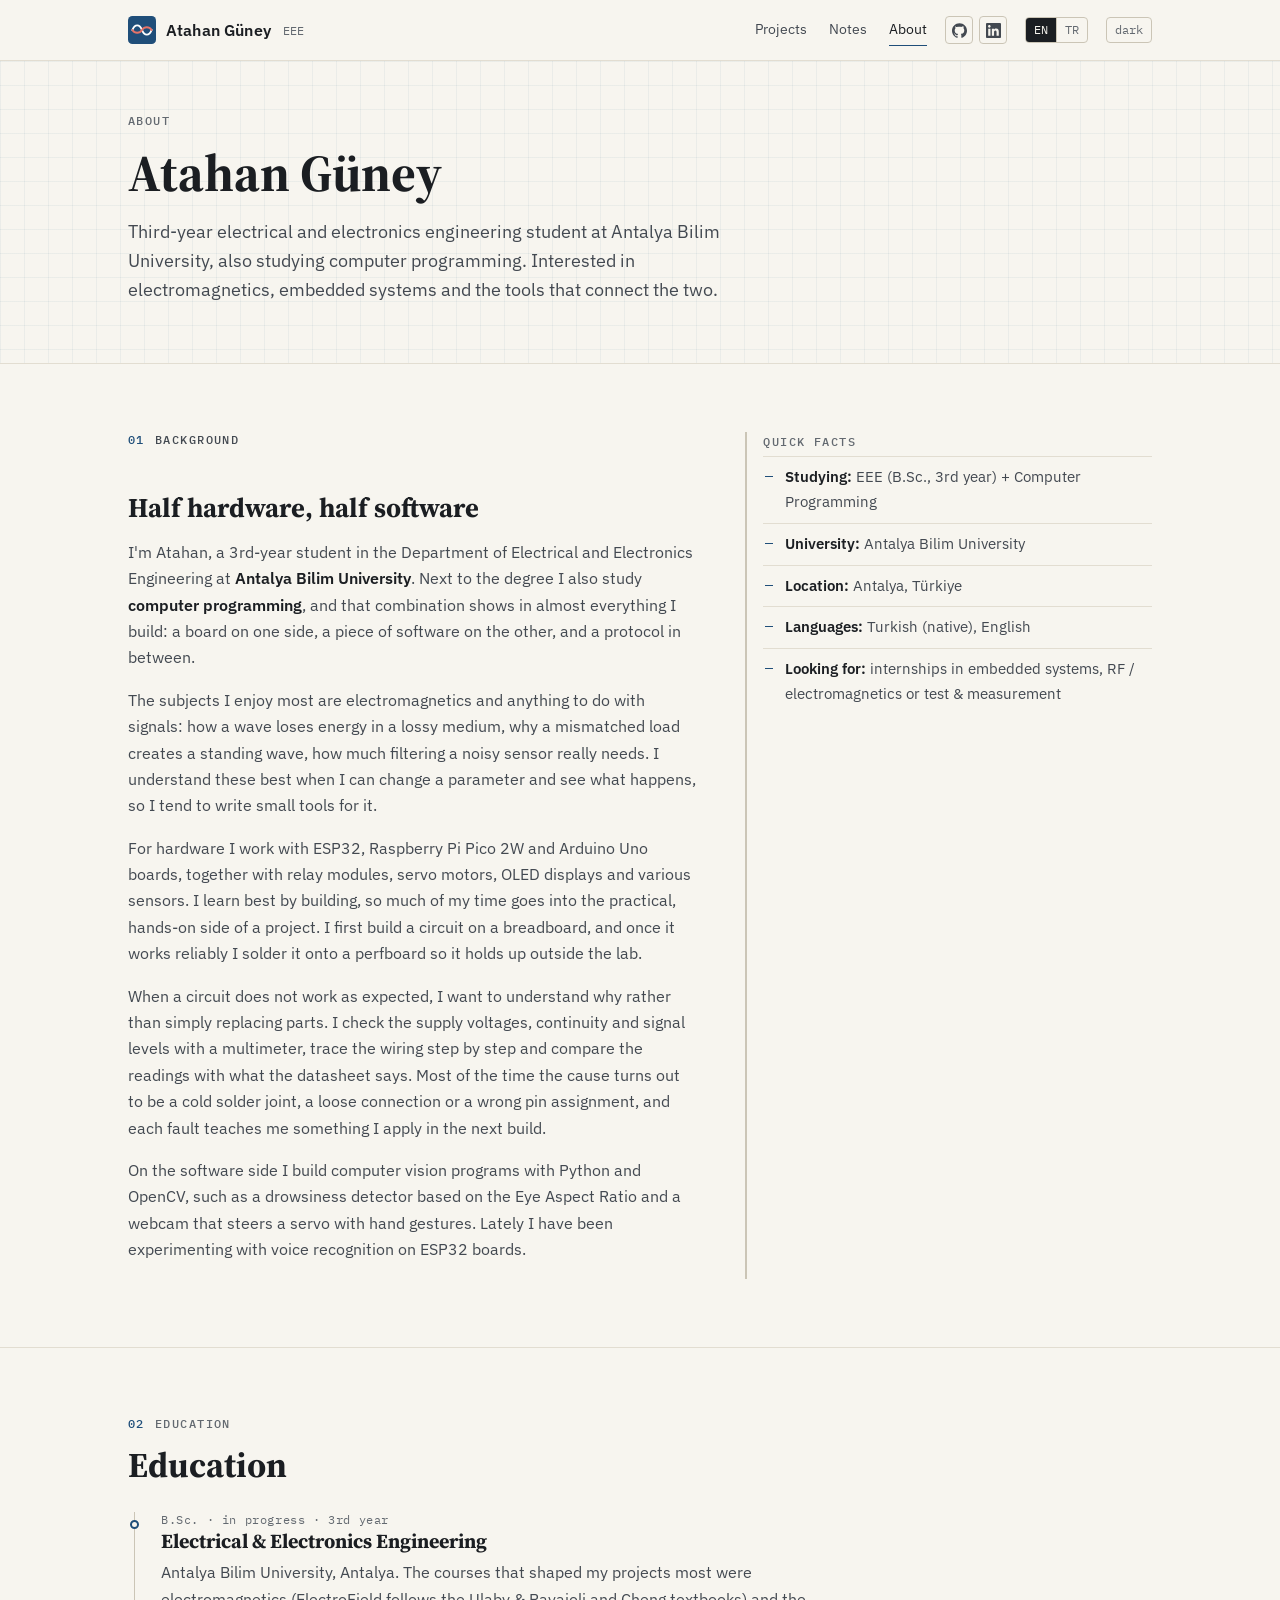
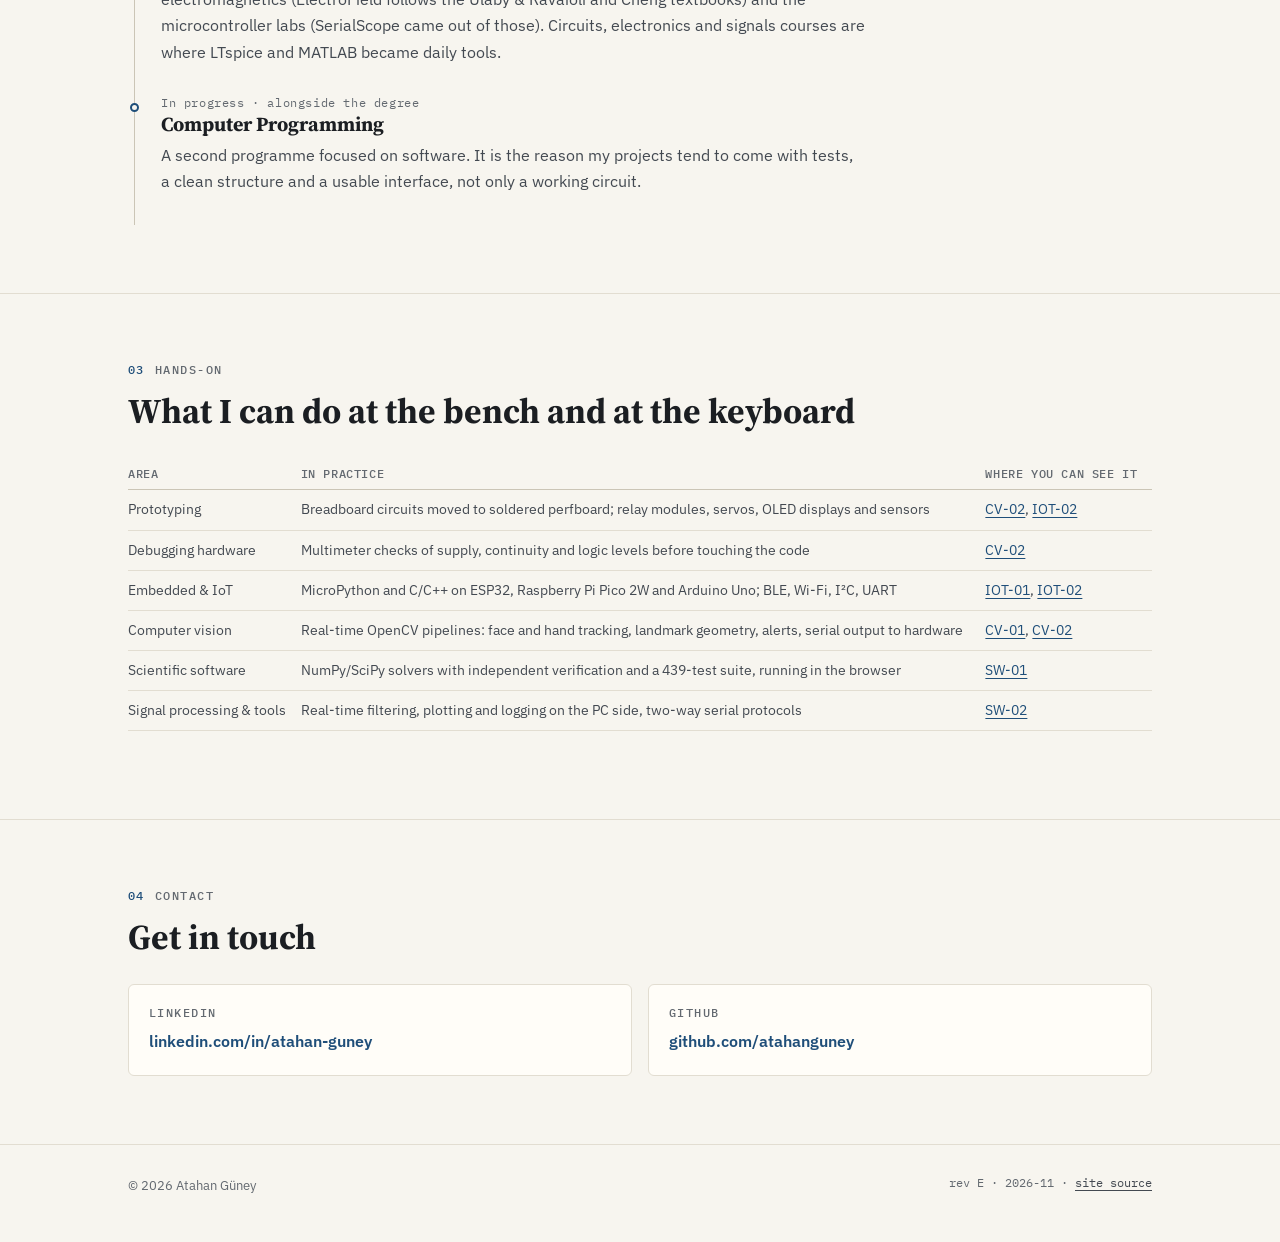
==== commit b5c83176: "Point LinkedIn links to the current profile URL (/in/atahan-guney) Co-Authored-By: Claude Opus 5.5 <" ====
--- a/about/index.html
+++ b/about/index.html
@@ -21,7 +21,8 @@
 <link rel="preconnect" href="https://fonts.googleapis.com">
 <link rel="preconnect" href="https://fonts.gstatic.com" crossorigin>
 <link rel="stylesheet" href="https://fonts.googleapis.com/css2?family=IBM+Plex+Mono:wght@400;500&family=IBM+Plex+Sans:wght@400;500;600&family=Source+Serif+4:opsz,wght@8..60,600;8..60,700&display=swap">
-<link rel="stylesheet" href="/assets/site.css">
+<link rel="stylesheet" href="/assets/site.css?v=20261120">
+<script data-goatcounter="https://atahan.goatcounter.com/count" async src="//gc.zgo.at/count.js"></script>
 </head>
 <body>
 <a class="skip" href="#main"><span lang="en">Skip to content</span><span lang="tr">İçeriğe geç</span></a>
@@ -37,7 +38,7 @@
         <a href="/notes/"><span lang="en">Notes</span><span lang="tr">Notlar</span></a>
         <a href="/about/" aria-current="page"><span lang="en">About</span><span lang="tr">Hakkımda</span></a>
       </nav>
-      <span class="social"><a href="https://github.com/atahanguney" rel="me noopener" target="_blank" aria-label="GitHub: atahanguney" title="GitHub"><svg viewBox="0 0 24 24" aria-hidden="true"><path d="M12 .297c-6.63 0-12 5.373-12 12 0 5.303 3.438 9.8 8.205 11.385.6.113.82-.258.82-.577 0-.285-.01-1.04-.015-2.04-3.338.724-4.042-1.61-4.042-1.61C4.422 18.07 3.633 17.7 3.633 17.7c-1.087-.744.084-.729.084-.729 1.205.084 1.838 1.236 1.838 1.236 1.07 1.835 2.809 1.305 3.495.998.108-.776.417-1.305.76-1.605-2.665-.3-5.466-1.332-5.466-5.93 0-1.31.465-2.38 1.235-3.22-.135-.303-.54-1.523.105-3.176 0 0 1.005-.322 3.3 1.23.96-.267 1.98-.399 3-.405 1.02.006 2.04.138 3 .405 2.28-1.552 3.285-1.23 3.285-1.23.645 1.653.24 2.873.12 3.176.765.84 1.23 1.91 1.23 3.22 0 4.61-2.805 5.625-5.475 5.92.42.36.81 1.096.81 2.22 0 1.606-.015 2.896-.015 3.286 0 .315.21.69.825.57C20.565 22.092 24 17.592 24 12.297c0-6.627-5.373-12-12-12"/></svg></a><a href="https://www.linkedin.com/in/atahan-g%C3%BCney" rel="me noopener" target="_blank" aria-label="LinkedIn: Atahan Güney" title="LinkedIn"><svg viewBox="0 0 24 24" aria-hidden="true"><path d="M20.447 20.452h-3.554v-5.569c0-1.328-.027-3.037-1.852-3.037-1.853 0-2.136 1.445-2.136 2.939v5.667H9.351V9h3.414v1.561h.046c.477-.9 1.637-1.85 3.37-1.85 3.601 0 4.267 2.37 4.267 5.455v6.286zM5.337 7.433c-1.144 0-2.063-.926-2.063-2.065 0-1.138.92-2.063 2.063-2.063 1.14 0 2.064.925 2.064 2.063 0 1.139-.925 2.065-2.064 2.065zm1.782 13.019H3.555V9h3.564v11.452zM22.225 0H1.771C.792 0 0 .774 0 1.729v20.542C0 23.227.792 24 1.771 24h20.451C23.2 24 24 23.227 24 22.271V1.729C24 .774 23.2 0 22.222 0h.003z"/></svg></a></span>
+      <span class="social"><a href="https://github.com/atahanguney" rel="me noopener" target="_blank" data-goatcounter-click="click-header-github" data-goatcounter-title="Header: GitHub" aria-label="GitHub: atahanguney" title="GitHub"><svg viewBox="0 0 24 24" aria-hidden="true"><path d="M12 .297c-6.63 0-12 5.373-12 12 0 5.303 3.438 9.8 8.205 11.385.6.113.82-.258.82-.577 0-.285-.01-1.04-.015-2.04-3.338.724-4.042-1.61-4.042-1.61C4.422 18.07 3.633 17.7 3.633 17.7c-1.087-.744.084-.729.084-.729 1.205.084 1.838 1.236 1.838 1.236 1.07 1.835 2.809 1.305 3.495.998.108-.776.417-1.305.76-1.605-2.665-.3-5.466-1.332-5.466-5.93 0-1.31.465-2.38 1.235-3.22-.135-.303-.54-1.523.105-3.176 0 0 1.005-.322 3.3 1.23.96-.267 1.98-.399 3-.405 1.02.006 2.04.138 3 .405 2.28-1.552 3.285-1.23 3.285-1.23.645 1.653.24 2.873.12 3.176.765.84 1.23 1.91 1.23 3.22 0 4.61-2.805 5.625-5.475 5.92.42.36.81 1.096.81 2.22 0 1.606-.015 2.896-.015 3.286 0 .315.21.69.825.57C20.565 22.092 24 17.592 24 12.297c0-6.627-5.373-12-12-12"/></svg></a><a href="https://www.linkedin.com/in/atahan-guney" rel="me noopener" target="_blank" data-goatcounter-click="click-header-linkedin" data-goatcounter-title="Header: LinkedIn" aria-label="LinkedIn: Atahan Güney" title="LinkedIn"><svg viewBox="0 0 24 24" aria-hidden="true"><path d="M20.447 20.452h-3.554v-5.569c0-1.328-.027-3.037-1.852-3.037-1.853 0-2.136 1.445-2.136 2.939v5.667H9.351V9h3.414v1.561h.046c.477-.9 1.637-1.85 3.37-1.85 3.601 0 4.267 2.37 4.267 5.455v6.286zM5.337 7.433c-1.144 0-2.063-.926-2.063-2.065 0-1.138.92-2.063 2.063-2.063 1.14 0 2.064.925 2.064 2.063 0 1.139-.925 2.065-2.064 2.065zm1.782 13.019H3.555V9h3.564v11.452zM22.225 0H1.771C.792 0 0 .774 0 1.729v20.542C0 23.227.792 24 1.771 24h20.451C23.2 24 24 23.227 24 22.271V1.729C24 .774 23.2 0 22.222 0h.003z"/></svg></a></span>
       <span class="switch" role="group" aria-label="Language / Dil"><a href="?lang=en" data-setlang="en" hreflang="en">EN</a><a href="?lang=tr" data-setlang="tr" hreflang="tr">TR</a></span>
       <button class="theme" id="theme" type="button" aria-label="Toggle colour theme">theme</button>
       <button class="theme menu-btn" id="menu" type="button" aria-expanded="false" aria-controls="nav">menu</button>
@@ -137,8 +138,8 @@
       <p class="eyebrow"><span class="secnum">04</span><span lang="en">Contact</span><span lang="tr">İletişim</span></p>
       <h2 id="c-h"><span lang="en">Get in touch</span><span lang="tr">Ulaşmak için</span></h2>
       <div class="contact">
-        <a class="card" href="https://www.linkedin.com/in/atahan-g%C3%BCney" rel="me"><p class="eyebrow">LinkedIn</p><b>linkedin.com/in/atahan-güney</b></a>
-        <a class="card" href="https://github.com/atahanguney" rel="me"><p class="eyebrow">GitHub</p><b>github.com/atahanguney</b></a>
+        <a class="card" href="https://www.linkedin.com/in/atahan-guney" rel="me" data-goatcounter-click="click-contact-linkedin" data-goatcounter-title="Contact card: LinkedIn"><p class="eyebrow">LinkedIn</p><b>linkedin.com/in/atahan-guney</b></a>
+        <a class="card" href="https://github.com/atahanguney" rel="me" data-goatcounter-click="click-contact-github" data-goatcounter-title="Contact card: GitHub"><p class="eyebrow">GitHub</p><b>github.com/atahanguney</b></a>
       </div>
     </div>
   </section>
@@ -150,6 +151,6 @@
     <span class="rev">rev E · 2026-11 · <a href="https://github.com/atahanguney/atahanguney.github.io"><span lang="en">site source</span><span lang="tr">site kaynak kodu</span></a></span>
   </div>
 </footer>
-<script src="/assets/site.js" defer></script>
+<script src="/assets/site.js?v=20261120" defer></script>
 </body>
 </html>
